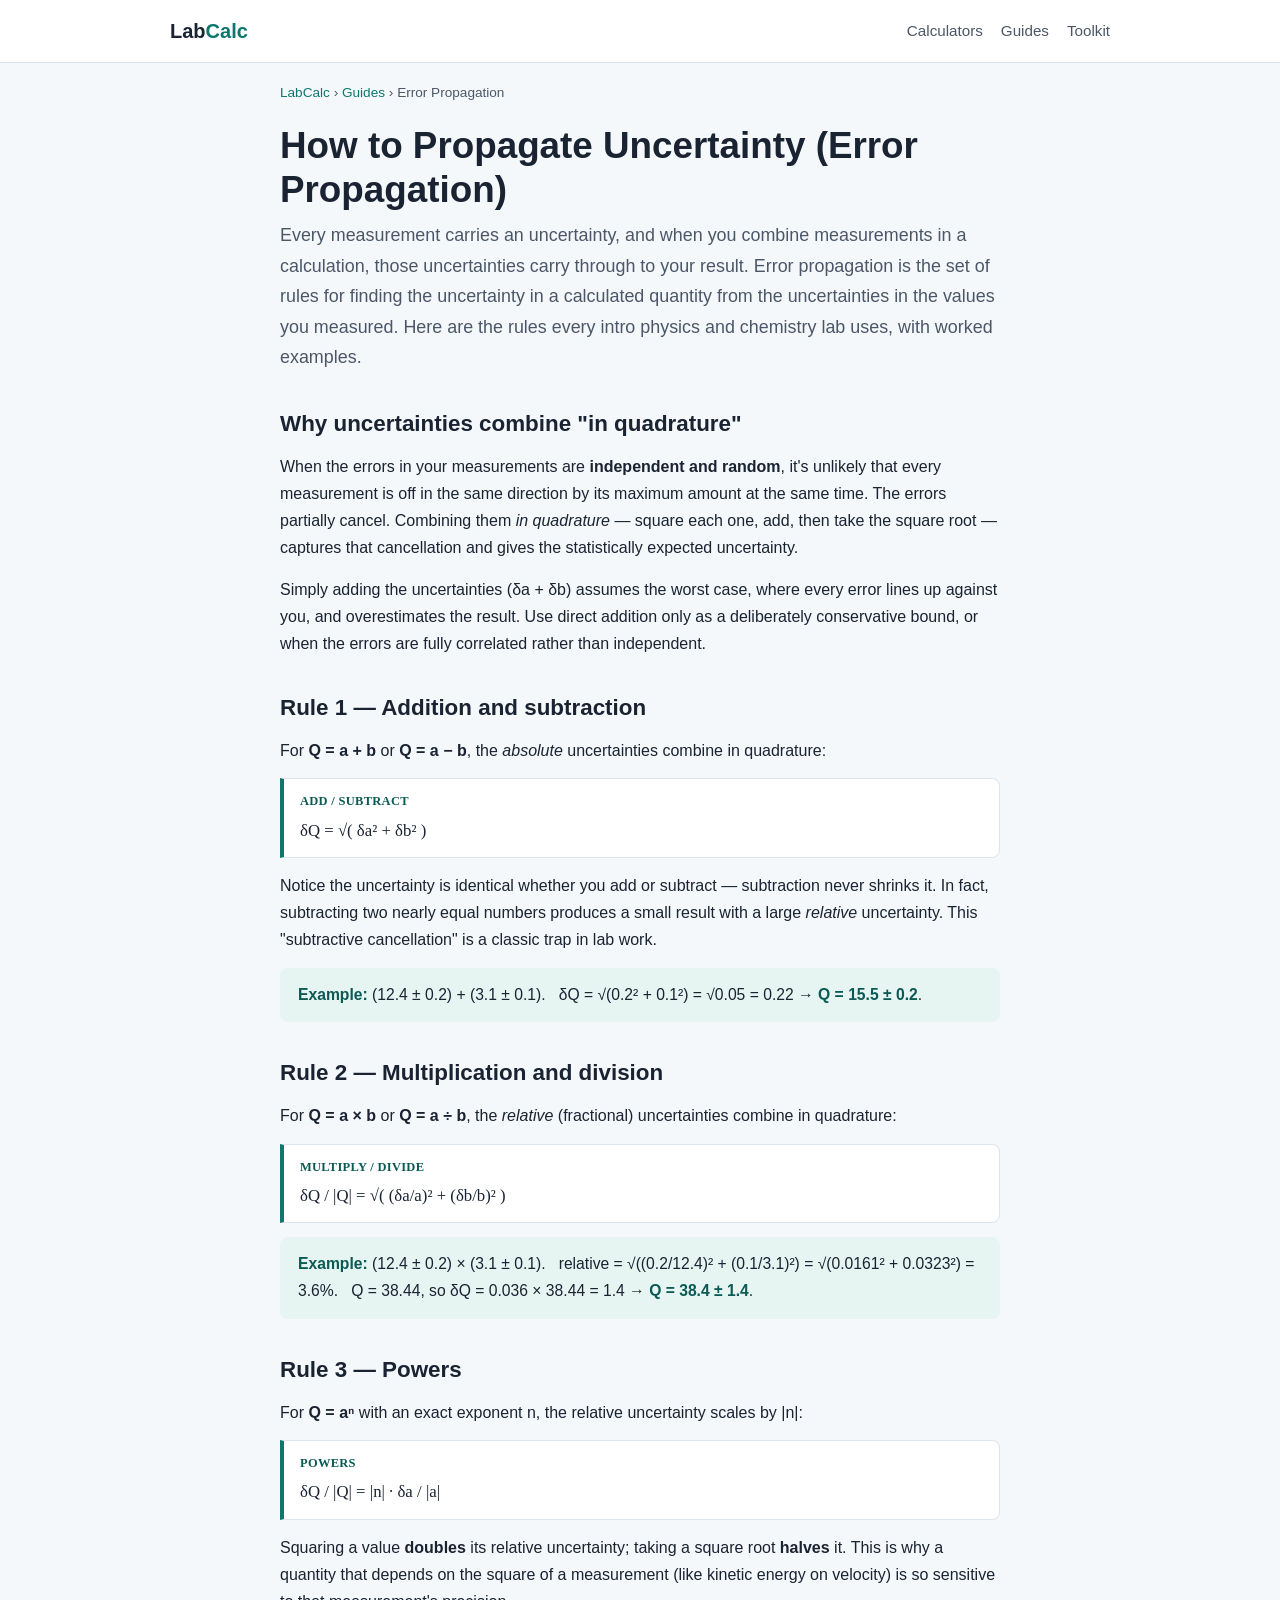
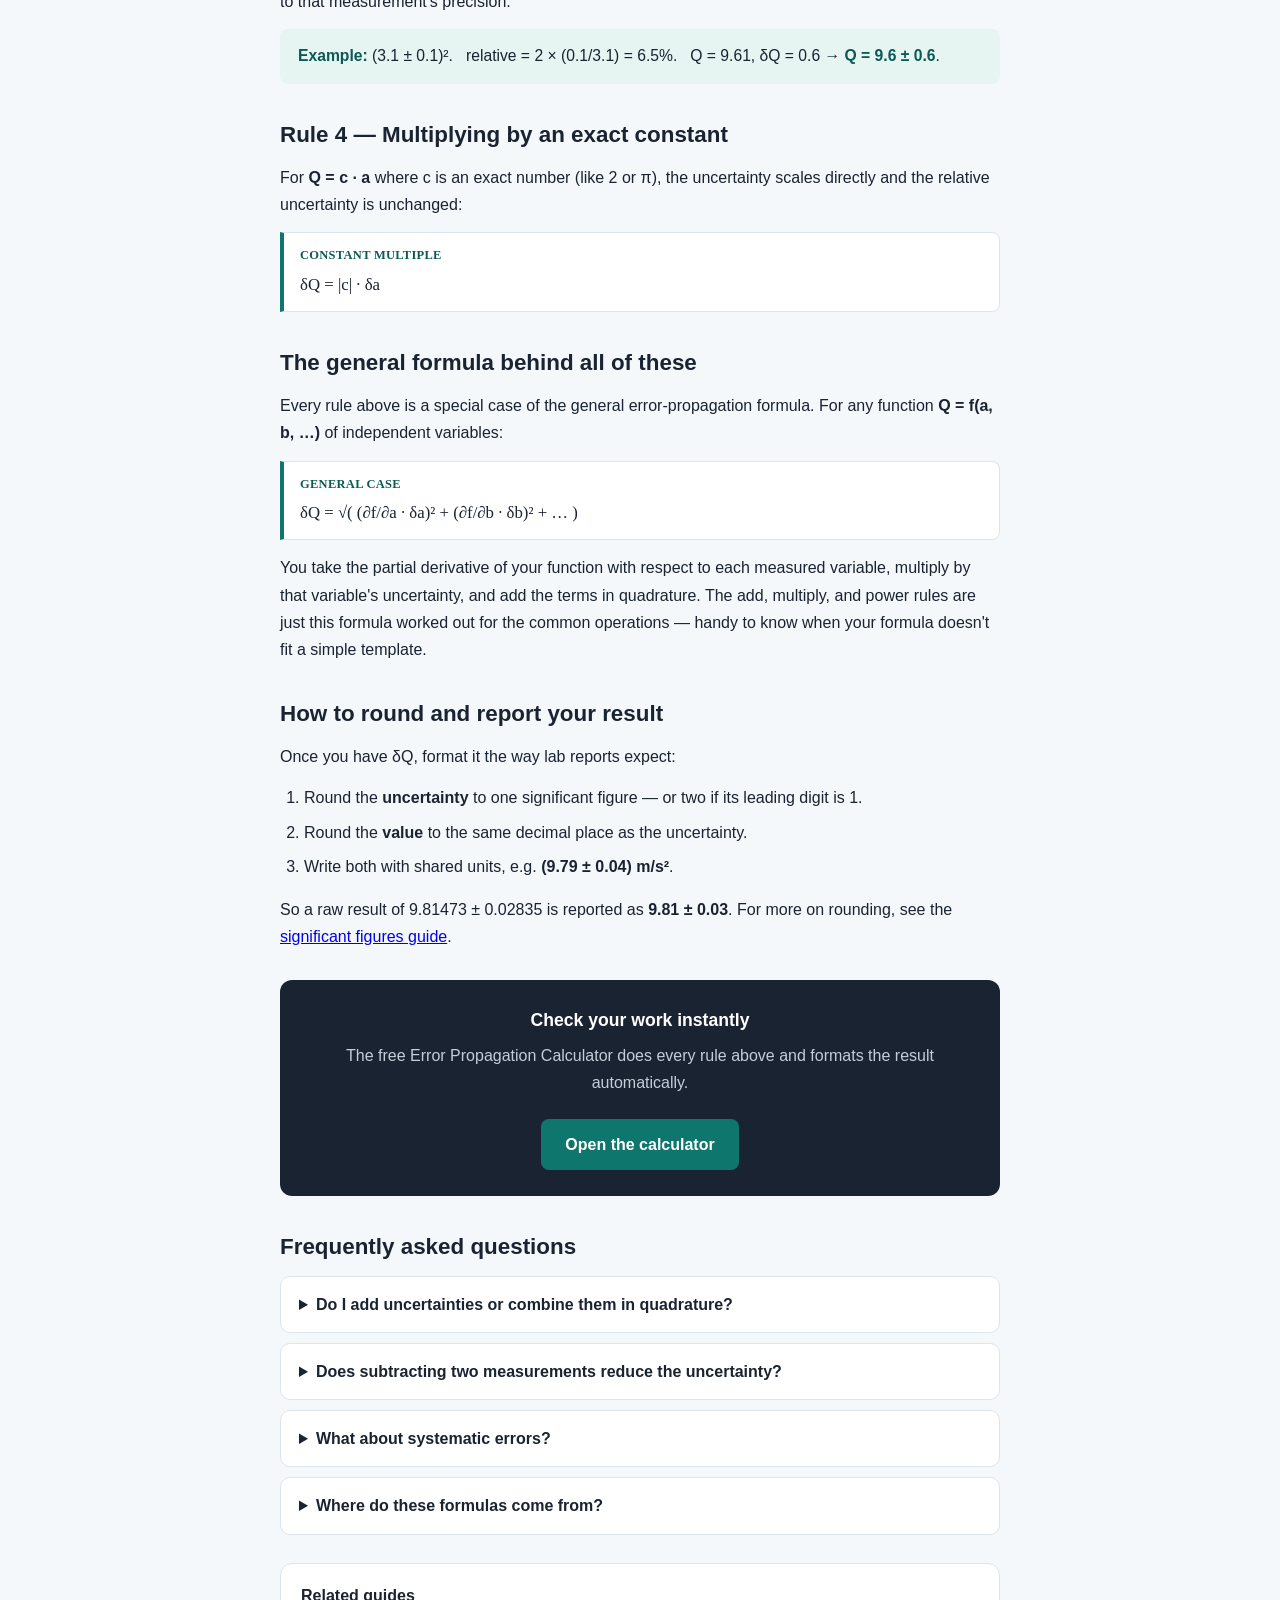
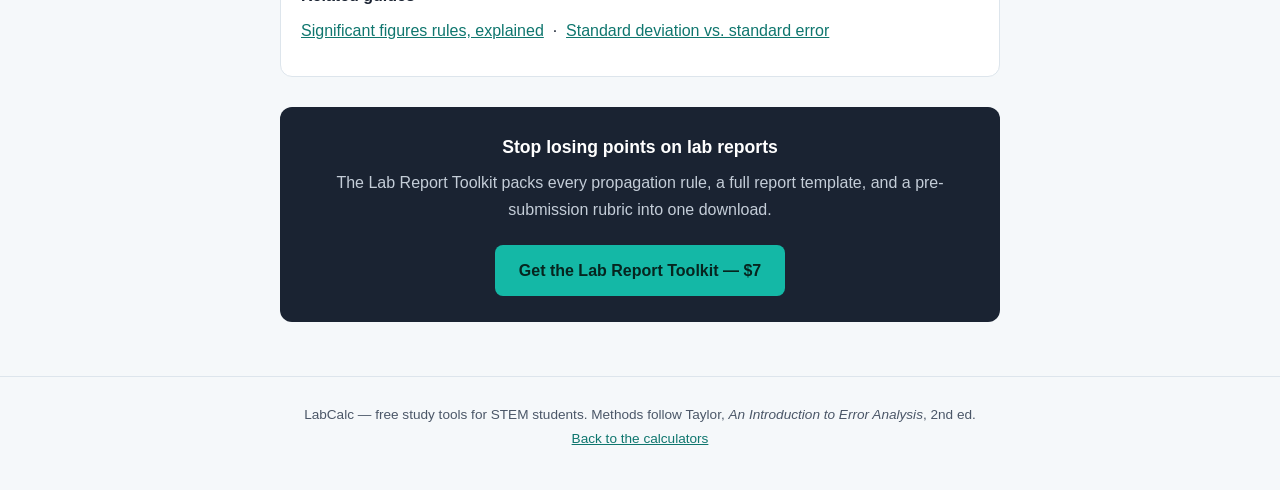
==== guides/error-propagation.html @ b2738c7f "Add SEO guide pages, sitemap, robots, and one-click deploy Three article pages (error propagation, s" ====
<!DOCTYPE html>
<html lang="en">
<head>
<meta charset="UTF-8">
<meta name="viewport" content="width=device-width, initial-scale=1.0">
<title>How to Propagate Uncertainty: Formulas, Rules &amp; Examples | LabCalc</title>
<meta name="description" content="Error propagation explained: the rules for adding, subtracting, multiplying, dividing, and taking powers of measurements with uncertainties — with worked examples and a free calculator.">
<link rel="canonical" href="https://bennettek99-spec.github.io/labcalc/guides/error-propagation.html">
<meta name="robots" content="index, follow">
<meta name="theme-color" content="#0f766e">
<meta property="og:type" content="article">
<meta property="og:site_name" content="LabCalc">
<meta property="og:title" content="How to Propagate Uncertainty: Formulas, Rules & Examples">
<meta property="og:description" content="Every error-propagation rule with worked examples — add, subtract, multiply, divide, powers — plus how to round and report your result.">
<meta property="og:url" content="https://bennettek99-spec.github.io/labcalc/guides/error-propagation.html">
<meta name="twitter:card" content="summary">
<meta name="twitter:title" content="How to Propagate Uncertainty (Error Propagation)">
<meta name="twitter:description" content="The standard error-propagation rules with worked examples and a free calculator.">
<link rel="stylesheet" href="guide.css">
<script type="application/ld+json">
{
  "@context": "https://schema.org",
  "@graph": [
    {
      "@type": "BreadcrumbList",
      "itemListElement": [
        { "@type": "ListItem", "position": 1, "name": "LabCalc", "item": "https://bennettek99-spec.github.io/labcalc/" },
        { "@type": "ListItem", "position": 2, "name": "Guides", "item": "https://bennettek99-spec.github.io/labcalc/#guides" },
        { "@type": "ListItem", "position": 3, "name": "Error Propagation" }
      ]
    },
    {
      "@type": "Article",
      "headline": "How to Propagate Uncertainty: Formulas, Rules & Examples",
      "description": "The standard rules for propagating uncertainty through addition, subtraction, multiplication, division, and powers, with worked examples.",
      "about": "Error propagation and uncertainty in measurements",
      "inLanguage": "en",
      "mainEntityOfPage": "https://bennettek99-spec.github.io/labcalc/guides/error-propagation.html",
      "publisher": { "@type": "Organization", "name": "LabCalc" }
    },
    {
      "@type": "FAQPage",
      "mainEntity": [
        {
          "@type": "Question",
          "name": "Do I add uncertainties or combine them in quadrature?",
          "acceptedAnswer": { "@type": "Answer", "text": "For independent, random errors you combine them in quadrature (square, sum, square root), because the errors partially cancel. Simply adding them assumes the worst case and overestimates the uncertainty. Adding directly is only appropriate as a conservative upper bound or when errors are fully correlated." }
        },
        {
          "@type": "Question",
          "name": "Does subtracting two measurements reduce the uncertainty?",
          "acceptedAnswer": { "@type": "Answer", "text": "No. For Q = a - b the uncertainty is the same as for Q = a + b: dQ = sqrt(da^2 + db^2). Worse, subtracting two nearly equal numbers leaves a small result with a large relative uncertainty, a problem called subtractive cancellation." }
        },
        {
          "@type": "Question",
          "name": "How do I propagate uncertainty through a power like a squared?",
          "acceptedAnswer": { "@type": "Answer", "text": "For Q = a^n with an exact exponent n, the relative uncertainty scales by the absolute value of n: dQ/|Q| = |n| * da/|a|. Squaring doubles the relative uncertainty; a square root halves it." }
        }
      ]
    }
  ]
}
</script>
</head>
<body>

<header>
  <div class="nav">
    <a class="logo" href="../index.html">Lab<span>Calc</span></a>
    <nav class="nav-links">
      <a href="../index.html#error-prop">Calculators</a>
      <a href="../index.html#guides">Guides</a>
      <a href="../index.html#toolkit">Toolkit</a>
    </nav>
  </div>
</header>

<main class="wrap">
  <div class="breadcrumb"><a href="../index.html">LabCalc</a> › <a href="../index.html#guides">Guides</a> › Error Propagation</div>

  <article>
    <h1>How to Propagate Uncertainty (Error Propagation)</h1>
    <p class="lede">Every measurement carries an uncertainty, and when you combine measurements in a calculation, those uncertainties carry through to your result. Error propagation is the set of rules for finding the uncertainty in a calculated quantity from the uncertainties in the values you measured. Here are the rules every intro physics and chemistry lab uses, with worked examples.</p>

    <h2>Why uncertainties combine "in quadrature"</h2>
    <p>When the errors in your measurements are <strong>independent and random</strong>, it's unlikely that every measurement is off in the same direction by its maximum amount at the same time. The errors partially cancel. Combining them <em>in quadrature</em> — square each one, add, then take the square root — captures that cancellation and gives the statistically expected uncertainty.</p>
    <p>Simply adding the uncertainties (δa + δb) assumes the worst case, where every error lines up against you, and overestimates the result. Use direct addition only as a deliberately conservative bound, or when the errors are fully correlated rather than independent.</p>

    <h2>Rule 1 — Addition and subtraction</h2>
    <p>For <strong>Q = a + b</strong> or <strong>Q = a − b</strong>, the <em>absolute</em> uncertainties combine in quadrature:</p>
    <span class="eq"><span class="label">Add / Subtract</span>δQ = √( δa² + δb² )</span>
    <p>Notice the uncertainty is identical whether you add or subtract — subtraction never shrinks it. In fact, subtracting two nearly equal numbers produces a small result with a large <em>relative</em> uncertainty. This "subtractive cancellation" is a classic trap in lab work.</p>
    <div class="example"><b>Example:</b> (12.4 ± 0.2) + (3.1 ± 0.1). &nbsp; δQ = √(0.2² + 0.1²) = √0.05 = 0.22 → <b>Q = 15.5 ± 0.2</b>.</div>

    <h2>Rule 2 — Multiplication and division</h2>
    <p>For <strong>Q = a × b</strong> or <strong>Q = a ÷ b</strong>, the <em>relative</em> (fractional) uncertainties combine in quadrature:</p>
    <span class="eq"><span class="label">Multiply / Divide</span>δQ / |Q| = √( (δa/a)² + (δb/b)² )</span>
    <div class="example"><b>Example:</b> (12.4 ± 0.2) × (3.1 ± 0.1). &nbsp; relative = √((0.2/12.4)² + (0.1/3.1)²) = √(0.0161² + 0.0323²) = 3.6%. &nbsp; Q = 38.44, so δQ = 0.036 × 38.44 = 1.4 → <b>Q = 38.4 ± 1.4</b>.</div>

    <h2>Rule 3 — Powers</h2>
    <p>For <strong>Q = aⁿ</strong> with an exact exponent n, the relative uncertainty scales by |n|:</p>
    <span class="eq"><span class="label">Powers</span>δQ / |Q| = |n| · δa / |a|</span>
    <p>Squaring a value <strong>doubles</strong> its relative uncertainty; taking a square root <strong>halves</strong> it. This is why a quantity that depends on the square of a measurement (like kinetic energy on velocity) is so sensitive to that measurement's precision.</p>
    <div class="example"><b>Example:</b> (3.1 ± 0.1)². &nbsp; relative = 2 × (0.1/3.1) = 6.5%. &nbsp; Q = 9.61, δQ = 0.6 → <b>Q = 9.6 ± 0.6</b>.</div>

    <h2>Rule 4 — Multiplying by an exact constant</h2>
    <p>For <strong>Q = c · a</strong> where c is an exact number (like 2 or π), the uncertainty scales directly and the relative uncertainty is unchanged:</p>
    <span class="eq"><span class="label">Constant multiple</span>δQ = |c| · δa</span>

    <h2>The general formula behind all of these</h2>
    <p>Every rule above is a special case of the general error-propagation formula. For any function <strong>Q = f(a, b, …)</strong> of independent variables:</p>
    <span class="eq"><span class="label">General case</span>δQ = √( (∂f/∂a · δa)² + (∂f/∂b · δb)² + … )</span>
    <p>You take the partial derivative of your function with respect to each measured variable, multiply by that variable's uncertainty, and add the terms in quadrature. The add, multiply, and power rules are just this formula worked out for the common operations — handy to know when your formula doesn't fit a simple template.</p>

    <h2>How to round and report your result</h2>
    <p>Once you have δQ, format it the way lab reports expect:</p>
    <ol>
      <li>Round the <strong>uncertainty</strong> to one significant figure — or two if its leading digit is 1.</li>
      <li>Round the <strong>value</strong> to the same decimal place as the uncertainty.</li>
      <li>Write both with shared units, e.g. <strong>(9.79 ± 0.04) m/s²</strong>.</li>
    </ol>
    <p>So a raw result of 9.81473 ± 0.02835 is reported as <strong>9.81 ± 0.03</strong>. For more on rounding, see the <a href="significant-figures.html">significant figures guide</a>.</p>

    <div class="cta">
      <h3>Check your work instantly</h3>
      <p>The free Error Propagation Calculator does every rule above and formats the result automatically.</p>
      <a class="btn" href="../index.html#error-prop">Open the calculator</a>
    </div>

    <h2>Frequently asked questions</h2>
    <details>
      <summary>Do I add uncertainties or combine them in quadrature?</summary>
      <p>For independent, random errors, combine them in quadrature — the errors partially cancel, so direct addition overestimates the uncertainty. Add directly only as a conservative upper bound or when the errors are fully correlated.</p>
    </details>
    <details>
      <summary>Does subtracting two measurements reduce the uncertainty?</summary>
      <p>No. For Q = a − b the uncertainty equals that of Q = a + b. And subtracting two nearly equal numbers gives a small result with a large relative uncertainty (subtractive cancellation), which can wreck precision.</p>
    </details>
    <details>
      <summary>What about systematic errors?</summary>
      <p>These rules apply to independent <em>random</em> errors. Systematic errors (a miscalibrated instrument, a consistent reading bias) don't cancel and are handled separately — identify and correct them, or report them as a separate contribution.</p>
    </details>
    <details>
      <summary>Where do these formulas come from?</summary>
      <p>They're the standard rules from J. R. Taylor, <em>An Introduction to Error Analysis</em>, 2nd ed. (University Science Books, 1997) — the reference most intro lab manuals draw on. It's the right citation for your methods section.</p>
    </details>

    <div class="related">
      <h3>Related guides</h3>
      <p><a href="significant-figures.html">Significant figures rules, explained</a> &nbsp;·&nbsp; <a href="standard-deviation-vs-standard-error.html">Standard deviation vs. standard error</a></p>
    </div>

    <div class="cta">
      <h3>Stop losing points on lab reports</h3>
      <p>The Lab Report Toolkit packs every propagation rule, a full report template, and a pre-submission rubric into one download.</p>
      <a class="btn alt" href="https://payhip.com/b/xw5Ad" target="_blank" rel="noopener">Get the Lab Report Toolkit — $7</a>
    </div>
  </article>
</main>

<footer>
  <div class="wrap">
    <p>LabCalc — free study tools for STEM students. Methods follow Taylor, <em>An Introduction to Error Analysis</em>, 2nd ed.</p>
    <p><a href="../index.html">Back to the calculators</a></p>
  </div>
</footer>

</body>
</html>
---- guides/guide.css ----
:root {
  --ink: #1a2332;
  --ink-soft: #4b5768;
  --bg: #f5f8fa;
  --card: #ffffff;
  --line: #dde5ec;
  --accent: #0f766e;
  --accent-dark: #0b5a54;
  --accent-soft: #e6f4f2;
  --radius: 12px;
}
* { margin: 0; padding: 0; box-sizing: border-box; }
html { scroll-behavior: smooth; }
body {
  font-family: -apple-system, BlinkMacSystemFont, "Segoe UI", Roboto, Helvetica, Arial, sans-serif;
  background: var(--bg);
  color: var(--ink);
  line-height: 1.7;
}
.wrap { max-width: 760px; margin: 0 auto; padding: 0 20px; }

header {
  background: var(--card);
  border-bottom: 1px solid var(--line);
  position: sticky; top: 0; z-index: 10;
}
.nav {
  max-width: 980px; margin: 0 auto; padding: 14px 20px;
  display: flex; align-items: center; justify-content: space-between; gap: 12px; flex-wrap: wrap;
}
.logo { font-weight: 800; font-size: 1.25rem; color: var(--ink); text-decoration: none; }
.logo span { color: var(--accent); }
.nav-links { display: flex; gap: 18px; flex-wrap: wrap; }
.nav-links a { color: var(--ink-soft); text-decoration: none; font-size: 0.95rem; font-weight: 500; }
.nav-links a:hover { color: var(--accent); }

.breadcrumb { font-size: 0.85rem; color: var(--ink-soft); padding: 18px 0 0; }
.breadcrumb a { color: var(--accent); text-decoration: none; }
.breadcrumb a:hover { text-decoration: underline; }

article { padding: 8px 0 24px; }
article h1 { font-size: clamp(1.6rem, 4vw, 2.3rem); line-height: 1.2; margin: 12px 0 8px; }
.lede { font-size: 1.12rem; color: var(--ink-soft); margin-bottom: 8px; }
article h2 { font-size: 1.4rem; margin: 32px 0 10px; }
article h3 { font-size: 1.1rem; margin: 22px 0 6px; }
article p { margin-bottom: 14px; }
article ul, article ol { margin: 0 0 16px 24px; }
article li { margin-bottom: 7px; }
article strong { color: var(--ink); }

.eq {
  display: block; background: var(--card); border: 1px solid var(--line);
  border-left: 4px solid var(--accent); border-radius: 0 8px 8px 0;
  padding: 12px 16px; margin: 14px 0; font-size: 1.05rem;
  font-family: "Cambria Math", Georgia, "Times New Roman", serif; overflow-x: auto;
}
.eq .label { display: block; font-family: inherit; font-size: 0.78rem; font-weight: 700;
  color: var(--accent-dark); letter-spacing: 0.3px; margin-bottom: 4px; text-transform: uppercase; }

.example {
  background: var(--accent-soft); border-radius: 8px; padding: 14px 18px; margin: 14px 0;
  font-size: 0.98rem;
}
.example b { color: var(--accent-dark); }

.callout {
  border: 1px solid var(--line); background: var(--card); border-radius: var(--radius);
  padding: 18px 20px; margin: 22px 0;
}
.callout.tip { border-left: 4px solid var(--accent); }

.cta {
  background: var(--ink); color: #eef2f6; border-radius: var(--radius);
  padding: 26px 26px; margin: 30px 0; text-align: center;
}
.cta h3 { color: #fff; margin-top: 0; }
.cta p { color: #c4cdd8; }
.cta .btn {
  display: inline-block; margin-top: 8px; background: var(--accent); color: #fff !important;
  font-weight: 700; padding: 12px 24px; border-radius: 8px; text-decoration: none;
}
.cta .btn:hover { background: var(--accent-dark); }
.cta .btn.alt { background: #14b8a6; color: #06251f !important; }
.cta .btn.alt:hover { background: #2dd4bf; }

table.tbl { border-collapse: collapse; width: 100%; margin: 16px 0; font-size: 0.95rem; }
table.tbl th, table.tbl td { border: 1px solid var(--line); padding: 9px 12px; text-align: left; }
table.tbl th { background: var(--ink); color: #fff; }

details {
  background: var(--card); border: 1px solid var(--line);
  border-radius: 10px; padding: 14px 18px; margin-bottom: 10px;
}
summary { font-weight: 600; cursor: pointer; }
details p { margin: 10px 0 0; color: var(--ink-soft); }

.related { margin: 28px 0; padding: 18px 20px; background: var(--card); border: 1px solid var(--line); border-radius: var(--radius); }
.related h3 { margin: 0 0 8px; font-size: 1rem; }
.related a { color: var(--accent); }

footer {
  border-top: 1px solid var(--line); padding: 26px 0 40px;
  text-align: center; color: var(--ink-soft); font-size: 0.85rem;
}
footer a { color: var(--accent); }
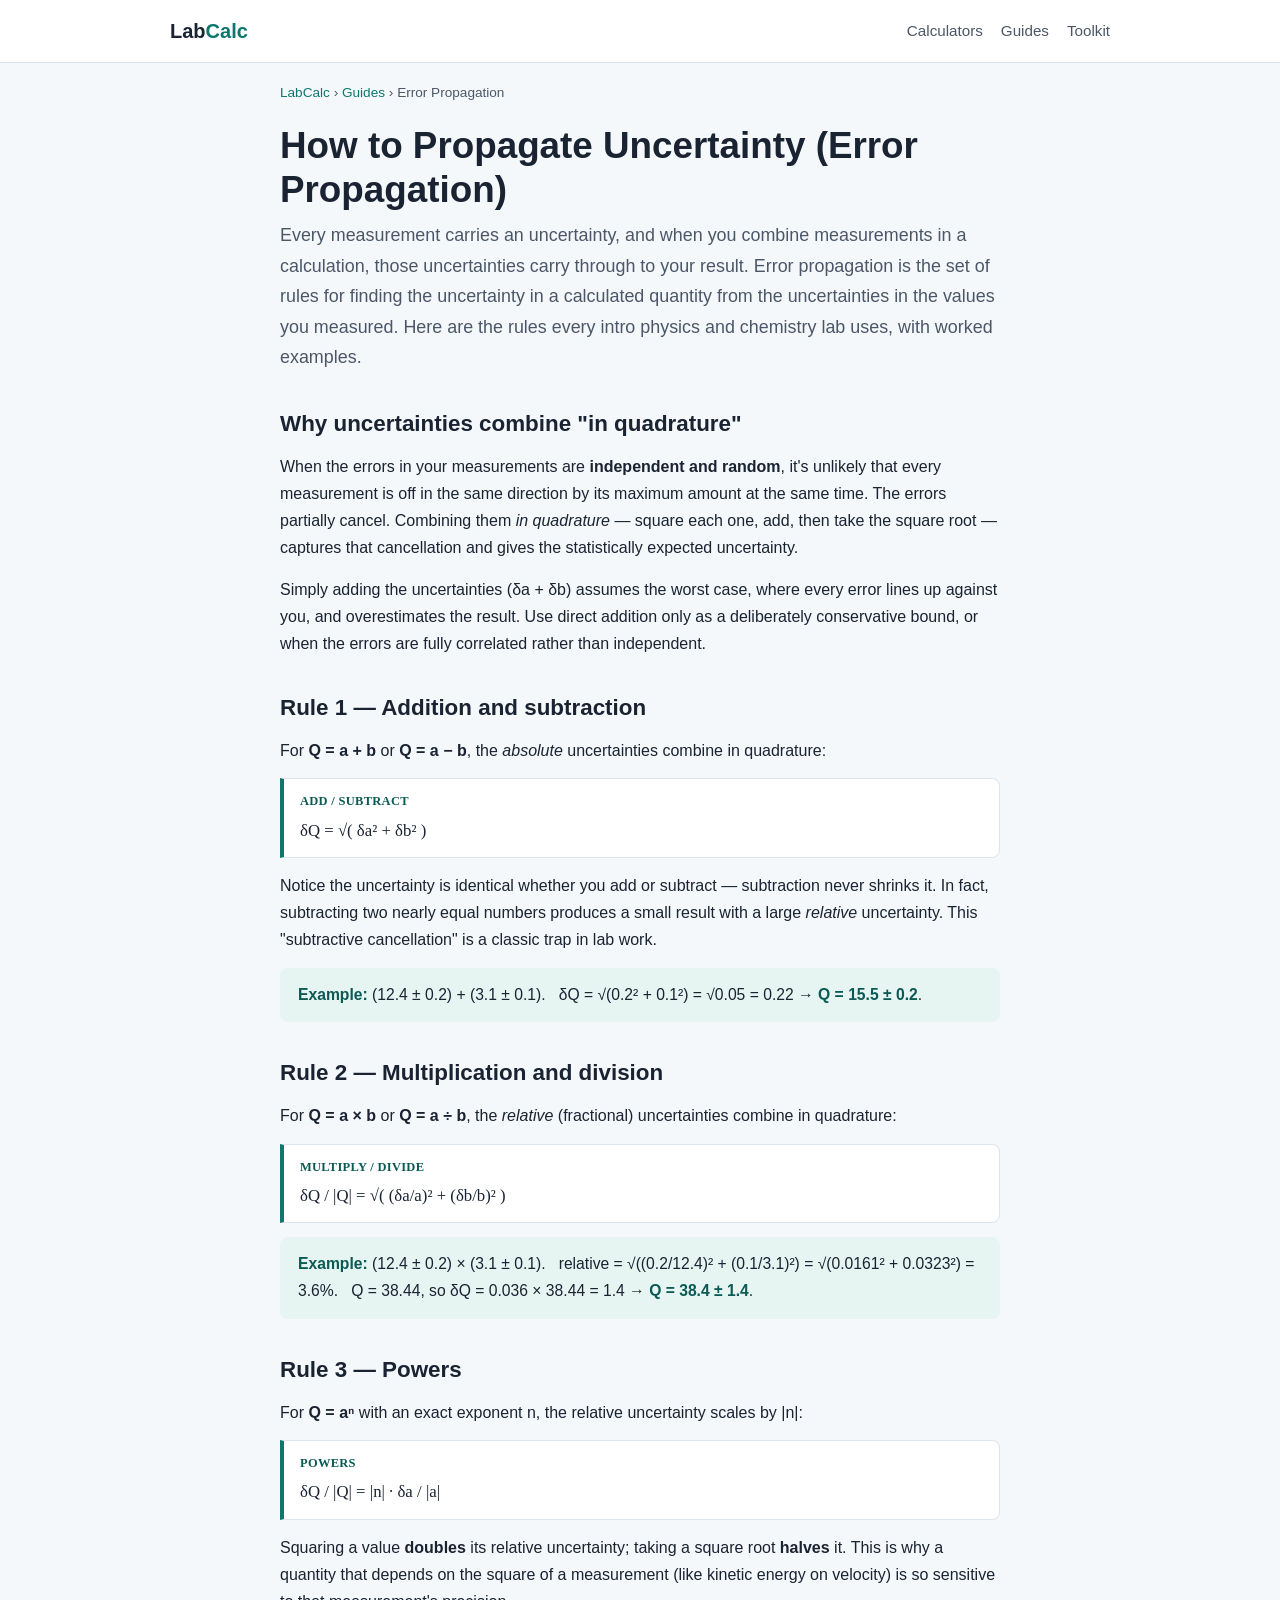
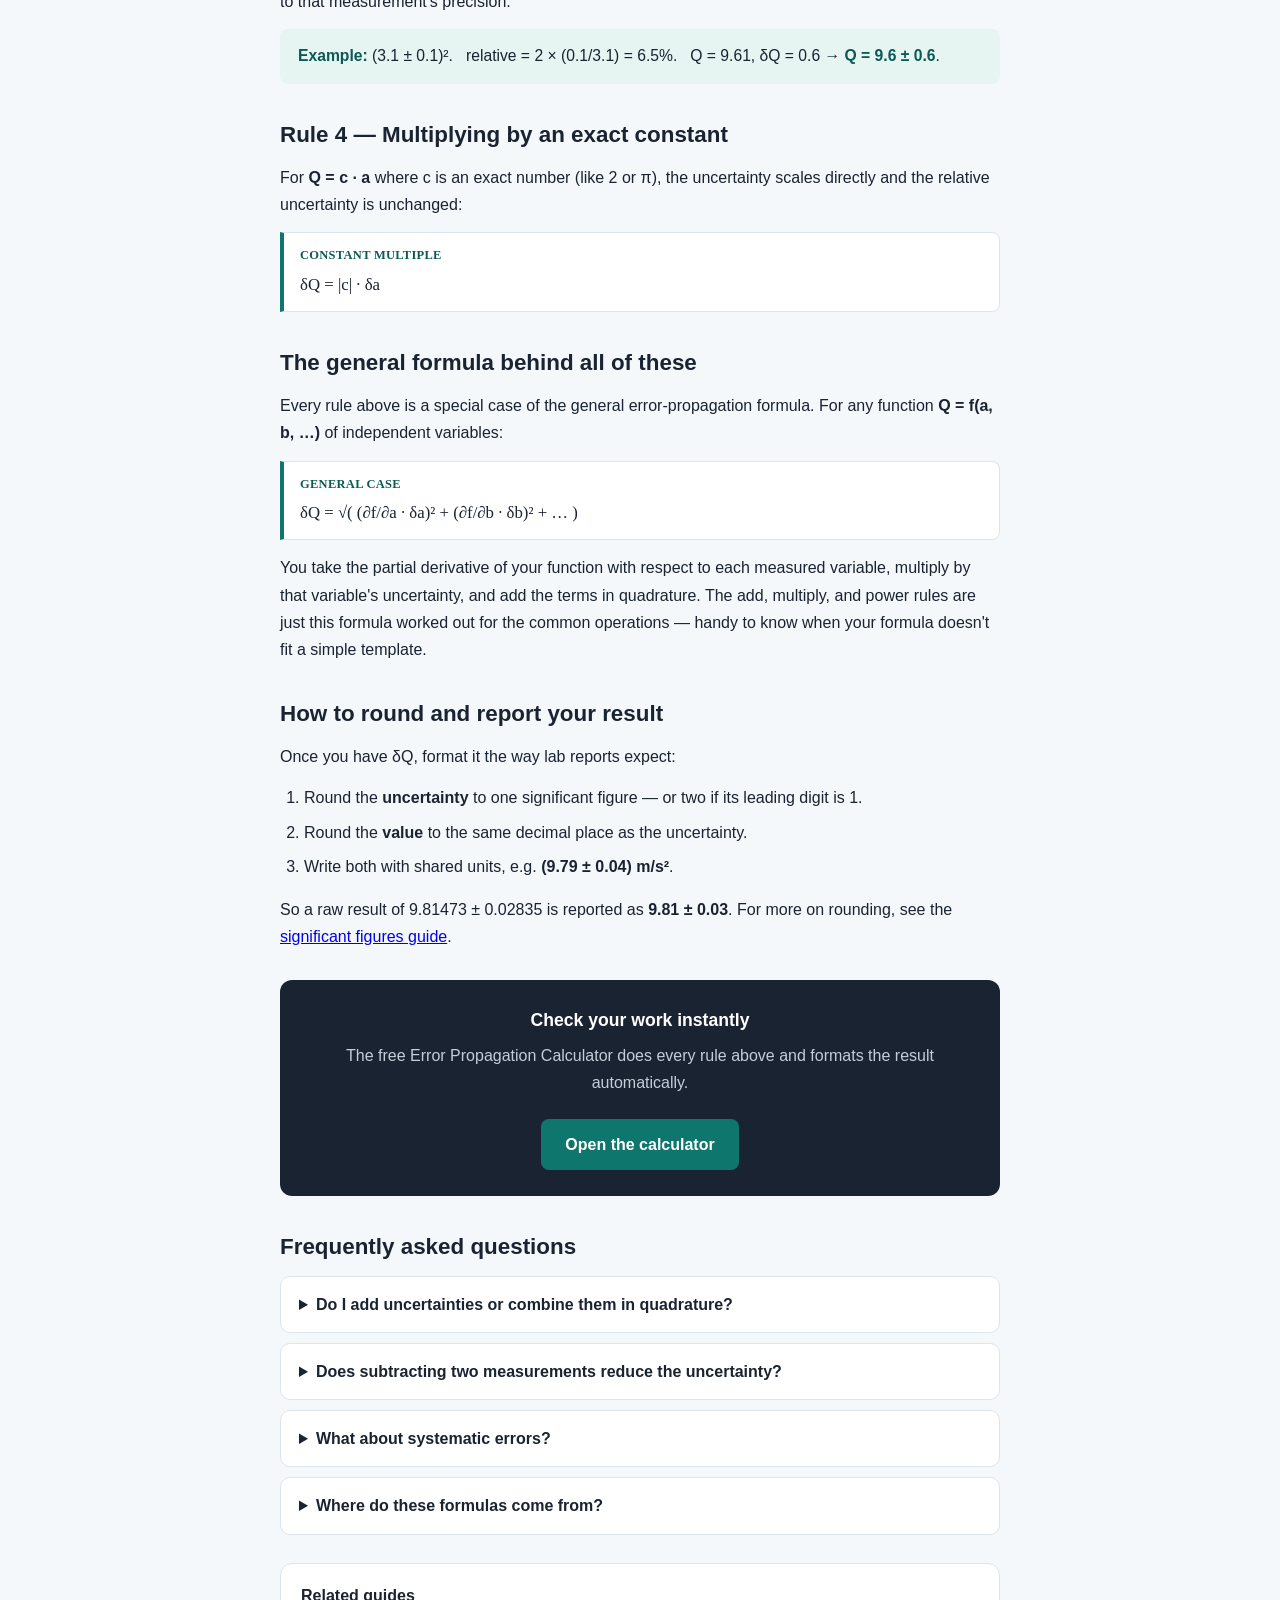
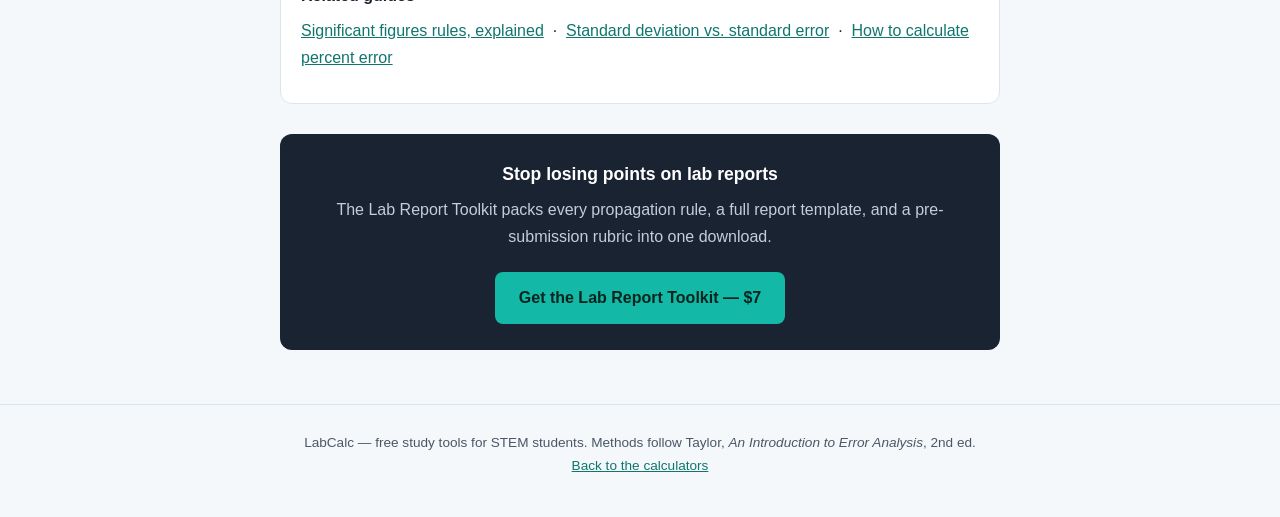
==== commit 01d7d2fa: "Add percent error guide and calculator New guides/percent-error.html (formula, worked example, perce" ====
--- a/guides/error-propagation.html
+++ b/guides/error-propagation.html
@@ -147,7 +147,7 @@
 
     <div class="related">
       <h3>Related guides</h3>
-      <p><a href="significant-figures.html">Significant figures rules, explained</a> &nbsp;·&nbsp; <a href="standard-deviation-vs-standard-error.html">Standard deviation vs. standard error</a></p>
+      <p><a href="significant-figures.html">Significant figures rules, explained</a> &nbsp;·&nbsp; <a href="standard-deviation-vs-standard-error.html">Standard deviation vs. standard error</a> &nbsp;·&nbsp; <a href="percent-error.html">How to calculate percent error</a></p>
     </div>
 
     <div class="cta">
